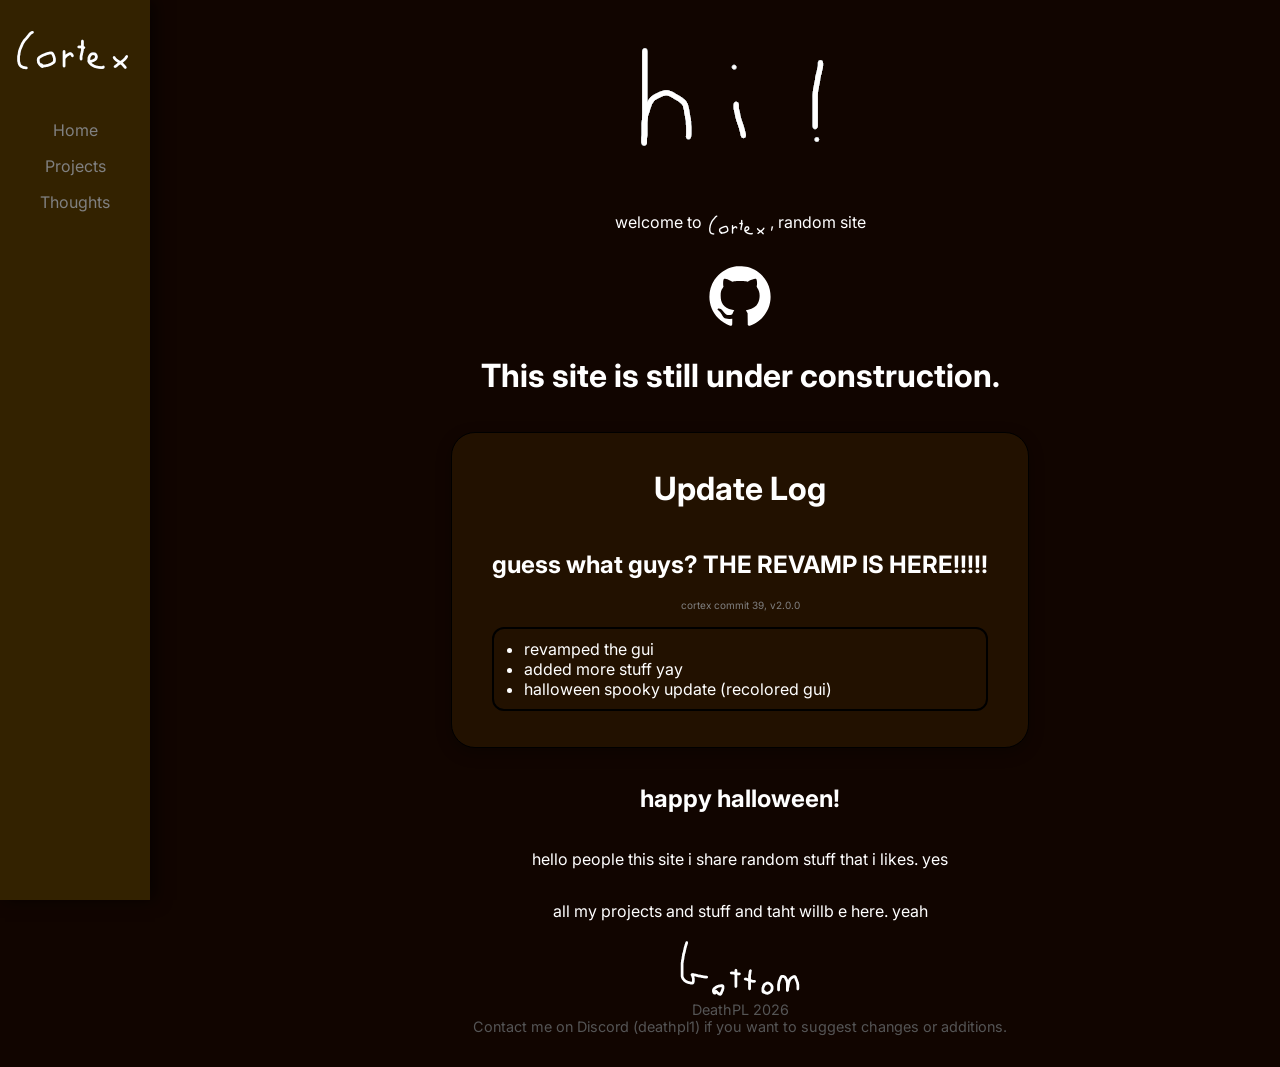
==== index.html @ 60e590f2 "REVAMP" ====
<!DOCTYPE html>
<html lang="en">
<head>
  <meta charset="UTF-8">
  <meta name="viewport" content="width=device-width, initial-scale=1.0">
  <title>Cortex</title>
  <link rel="stylesheet" href="styles.css">
</head>
<body>
  <!-- siedbar -->
  <div id="sidebar">
    <img src="images/handdrawn/cortex text.png" alt="Cortex logo" class="cortex-logo">
    <a href="#content">Home</a>
    <a href="projects/">Projects</a>
    <a href="thoughts.html">Thoughts</a>
  </div>

  <!-- content -->
  <div id="content">
    <img src="images/handdrawn/hi.png" alt="Hand-drawn Hi" class="handdrawn top-image">

    <p>
      welcome to <img src="images/handdrawn/cortex text.png" alt="Cortex text" class="cortex-text">, random site
    </p>

    <a href="https://github.com/DeathPL/deathpl.github.io">
      <img src="images/github.svg" alt="source code" class="github-logo">
    </a>
	
	<h1>
	  This site is still under construction.
	</h1>

    <div id="updatelog">
      <h1>Update Log</h1>
      <h2>guess what guys? THE REVAMP IS HERE!!!!!</h2>
      <p class="a">cortex commit 39, v2.0.0</p>
      <ul>
        <li>revamped the gui</li>
        <li>added more stuff yay</li>
        <li>halloween spooky update (recolored gui)</li>
      </ul>
    </div>

    <h2 style="text-align:center;">happy halloween!</h2>

    <!-- main text -->
    <p>
      hello people this site i share random stuff that i likes. yes
    </p>
    <p>
      all my projects and stuff and taht willb e here. yeah
    </p>

    <div class="spacer"></div>

    <img src="images/handdrawn/bottom.png" alt="Hand-drawn decoration" class="handdrawn bottom-image">

    <footer>
      DeathPL 2026<br>
      Contact me on Discord (deathpl1) if you want to suggest changes or additions.
    </footer>
  </div>

  <div id="phonenotif" onclick="this.style.display = 'none'">
    <p>
      site wasnt made for mobile so please use pc
    </p>
    <p class="a">click to close</p>
  </div>

  <script src="script.js"></script>
</body>
</html>
---- styles.css ----
@import url('https://fonts.googleapis.com/css2?family=Inter:ital,opsz,wght@0,14..32,100..900;1,14..32,100..900&display=swap');
body {
  margin: 0;
  font-family: 'Inter', system-ui,sans-serif;
  background-color: #110500;
  display: flex;
}

/* Sidebar */
#sidebar {
  position: fixed;
  left: 0;
  top: 0;
  width: 150px;
  height: 100vh;
  background-color: #332200;
  color: #ffffff;
  padding: 1rem;
  box-sizing: border-box;
  transition: transform 0.3s ease;
  z-index: 1000;
  display: flex;
  flex-direction: column;
  align-items: center;
  box-shadow:5px 0 15px rgba(0,0,0,0.6);
}
/* Sidebar top image */
#sidebar img.cortex-logo {
  width: 128px;
  height: auto;
  margin-bottom: 2rem;
}
a {
  color: gray;
  text-decoration: none;
  text-align: center;
  margin:0.5rem 0;
  transition:0.1s ease;
}
a:hover {
  color:white;
}
/* Toggle arrow button */
#toggle-btn {
  position: fixed;
  left: 150px;
  top: 50%;
  transform: translateY(-50%);
  background: transparent;
  border: none;
  cursor: pointer;
  padding: 0;
  z-index: 1001;
  transition: left 0.3s ease;
  display: flex;
  align-items: center;
  justify-content: center;
  height: 100px;
}
#toggle-btn img {
  width: 32px;
  height: 32px;
  display: block;
}
/* Main content area */
#content {
  margin-left: 200px;
  padding: 2rem;
  flex: 1;
  display: flex;
  flex-direction: column;
  min-height: 100vh;
  color:white;
}
#content .github-logo{
  width:64px;
  height:64px;
  filter:invert(100%);
  padding:0;
  margin:0;
}
/* Hand-drawn images */
img.handdrawn {
  max-width: 100%;
  height: auto;
  display: block;
  margin: 0 auto;
}
img.top-image {
  max-width: 300px;
  margin-bottom: 2rem;
}
img.cortex-text {
  width: 64px;
  height: auto;
  vertical-align: middle;
}
img.bottom-image {
  max-width: 128px;
  height: auto;
  display: block;
  margin: 0 auto;
}
/* Footer */
footer {
  text-align: center;
  font-size: 0.9rem;
  margin-top: auto;
  color: #555555;
}
/* Paragraph styling */
p {
  margin-top: 1rem;
  text-align: center;
  max-width: 600px;
  align-self: center;
}
/* Header 1 */
h1 {
  margin-top: 1rem;
  text-align: center;
  max-width: 600px;
  align-self: center;
}
/* Spacer for bottom image */
.spacer {
  flex-grow: 1;
}
/* cards stuff */
.card {
  display: flex;
  flex-direction: row;
  align-items: center;
  margin-bottom: 1rem;
  padding: 10px 20px;
  background-color: #221100;
  border: 1px solid black;
  border-radius: 16px;
  gap: 1rem;
  box-shadow:0 5px 15px rgba(0,0,0,0.3);
  transition:0.2s ease;
}
.card:hover{
  box-shadow:0 6px 18px rgba(0,0,0,0.6);
  border-color:#332200;
}
.card.stuff {
  display: flex;
  flex-direction: column;
  align-items: center;
}
.card img {
  border-radius: 16px;
  border: 2px solid black;
  width: 64px;
  padding:5px;
  height: auto;
  transition:0.2s ease;
}
.card img:hover{
  border-color:#443300;
}
.card h2, .card p {
  margin: 5px;
}
.card .b{
  text-align:left;
  border-left:1px dashed gray;
  padding:10px 20px;
}
#updatelog{
  display: flex;
  flex-direction: column;
  margin-top: 1rem;
  margin-bottom: 1rem;
  background:#221100;
  border:1px solid black;
  box-shadow:0 5px 15px rgba(0,0,0,0.3);
  border-radius:24px;
  padding:20px 40px;
  width:fit-content;
  align-self:center;
  transition:0.2s ease;
}
#updatelog:hover{
  box-shadow:0 6px 18px rgba(0,0,0,0.6);
  border-color:#332200;
}
#updatelog ul{
  text-align:left;
  border:2px solid black;
  border-radius:12px;
  padding:10px 30px;
  transition:0.2s ease;
}
#updatelog ul:hover{
  border:2px solid #443300;
}
#updatelog .a{
  font-size:10px;
  color:gray;
  margin:0;
}


#phonenotif{
  display: none;
  position: fixed;
  padding: 10px 20px;
  background-color: #333;
  color: #fff;
  border-radius: 5px;
  box-shadow: 0 2px 5px rgba(0,0,0,0.3);
  z-index: 9999;
  top: 5px;
  right: 5px;
  cursor:pointer;
  user-select: none;
  border:1px solid black;
}
#phonenotif .a{
  font-size:10px;
  color:gray;
}
#phonenotif:hover{
  outline:1px solid white;
}
@media (max-width: 768px) {
  #phonenotif{
    display:block;
  }
}

::-webkit-scrollbar{
  width:12px;
}
::-webkit-scrollbar-thumb{
  background-color:#332200;
  border-radius:9999px;
}
::-webkit-scrollbar-thumb:hover{
  background-color:#443300;
}
::-webkit-scrollbar-track{
  background-color:#110500;
}
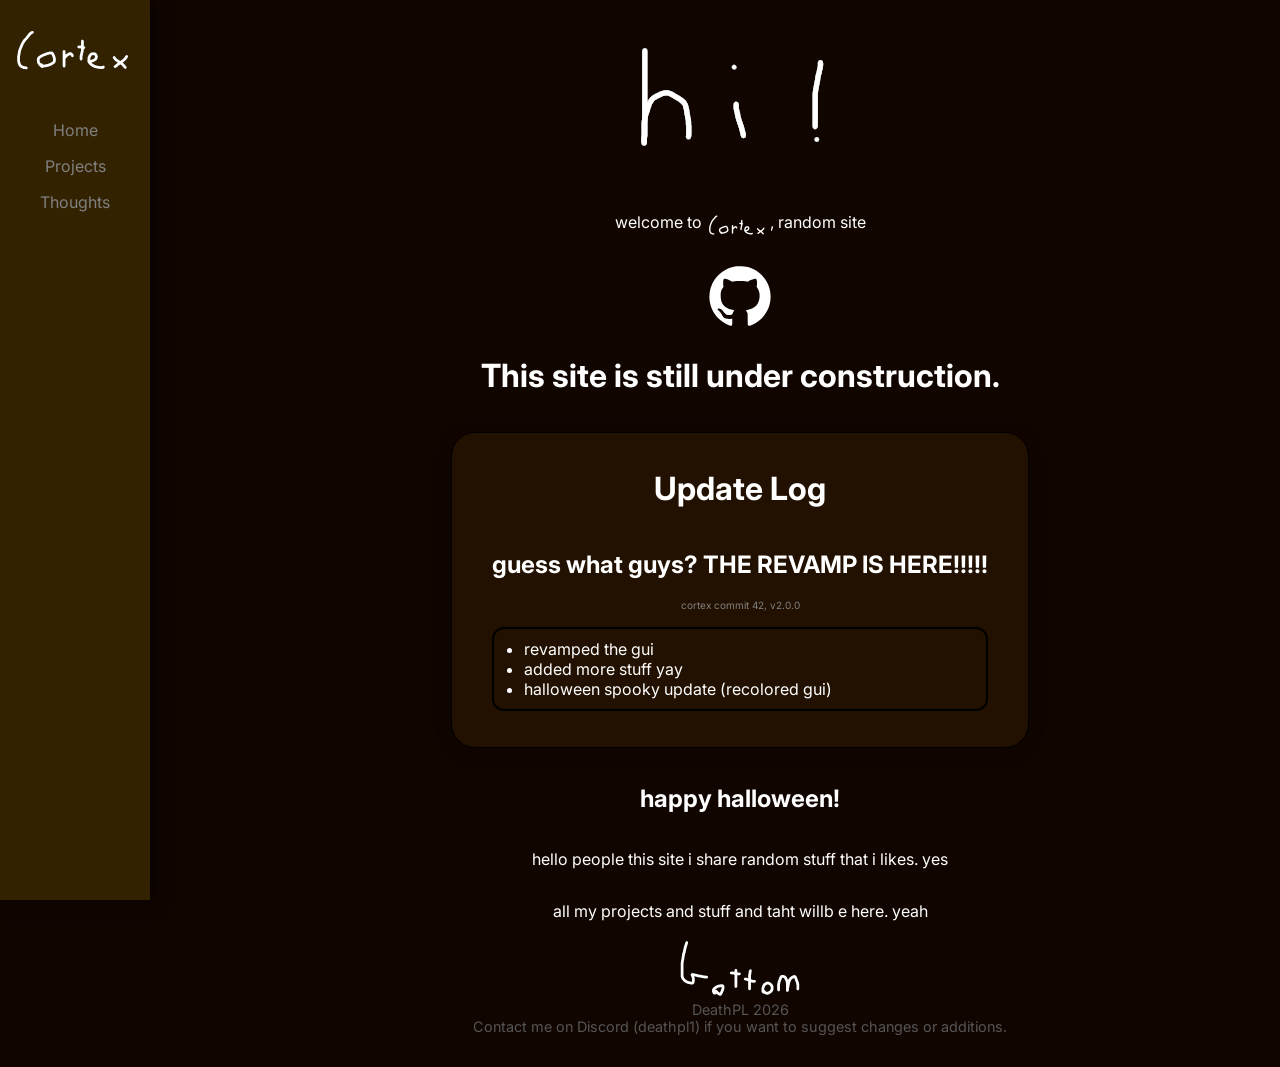
==== commit ec0fbd91: "REVAMP" ====
--- a/index.html
+++ b/index.html
@@ -34,7 +34,7 @@
     <div id="updatelog">
       <h1>Update Log</h1>
       <h2>guess what guys? THE REVAMP IS HERE!!!!!</h2>
-      <p class="a">cortex commit 39, v2.0.0</p>
+      <p class="a">cortex commit 42, v2.0.0</p>
       <ul>
         <li>revamped the gui</li>
         <li>added more stuff yay</li>
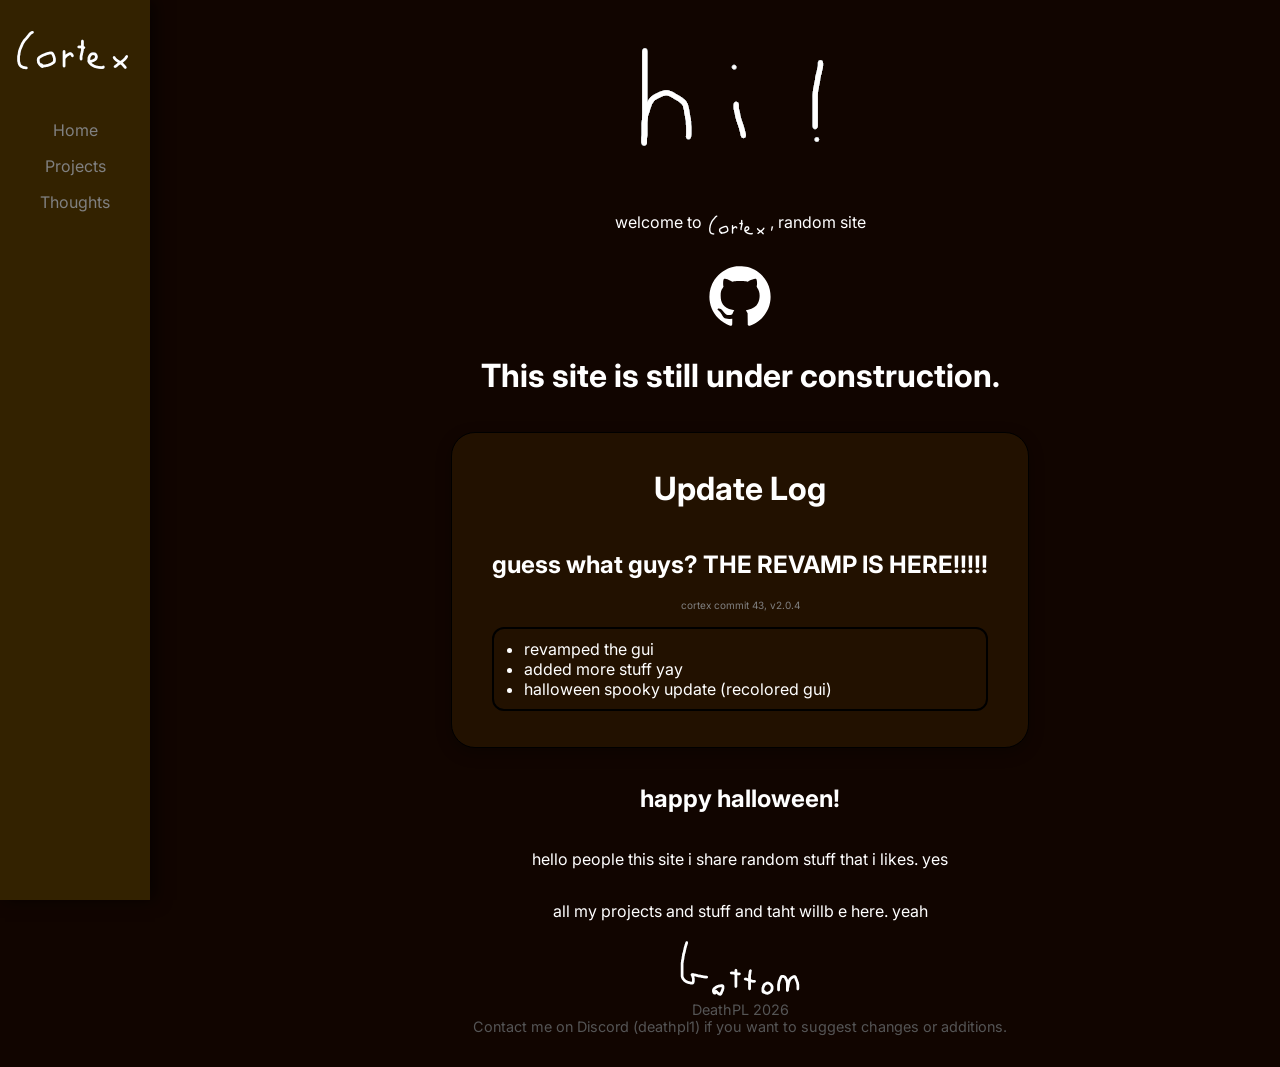
==== commit 07ac672c: "REVAMP" ====
--- a/index.html
+++ b/index.html
@@ -34,7 +34,7 @@
     <div id="updatelog">
       <h1>Update Log</h1>
       <h2>guess what guys? THE REVAMP IS HERE!!!!!</h2>
-      <p class="a">cortex commit 42, v2.0.0</p>
+      <p class="a">cortex commit 43, v2.0.4</p>
       <ul>
         <li>revamped the gui</li>
         <li>added more stuff yay</li>
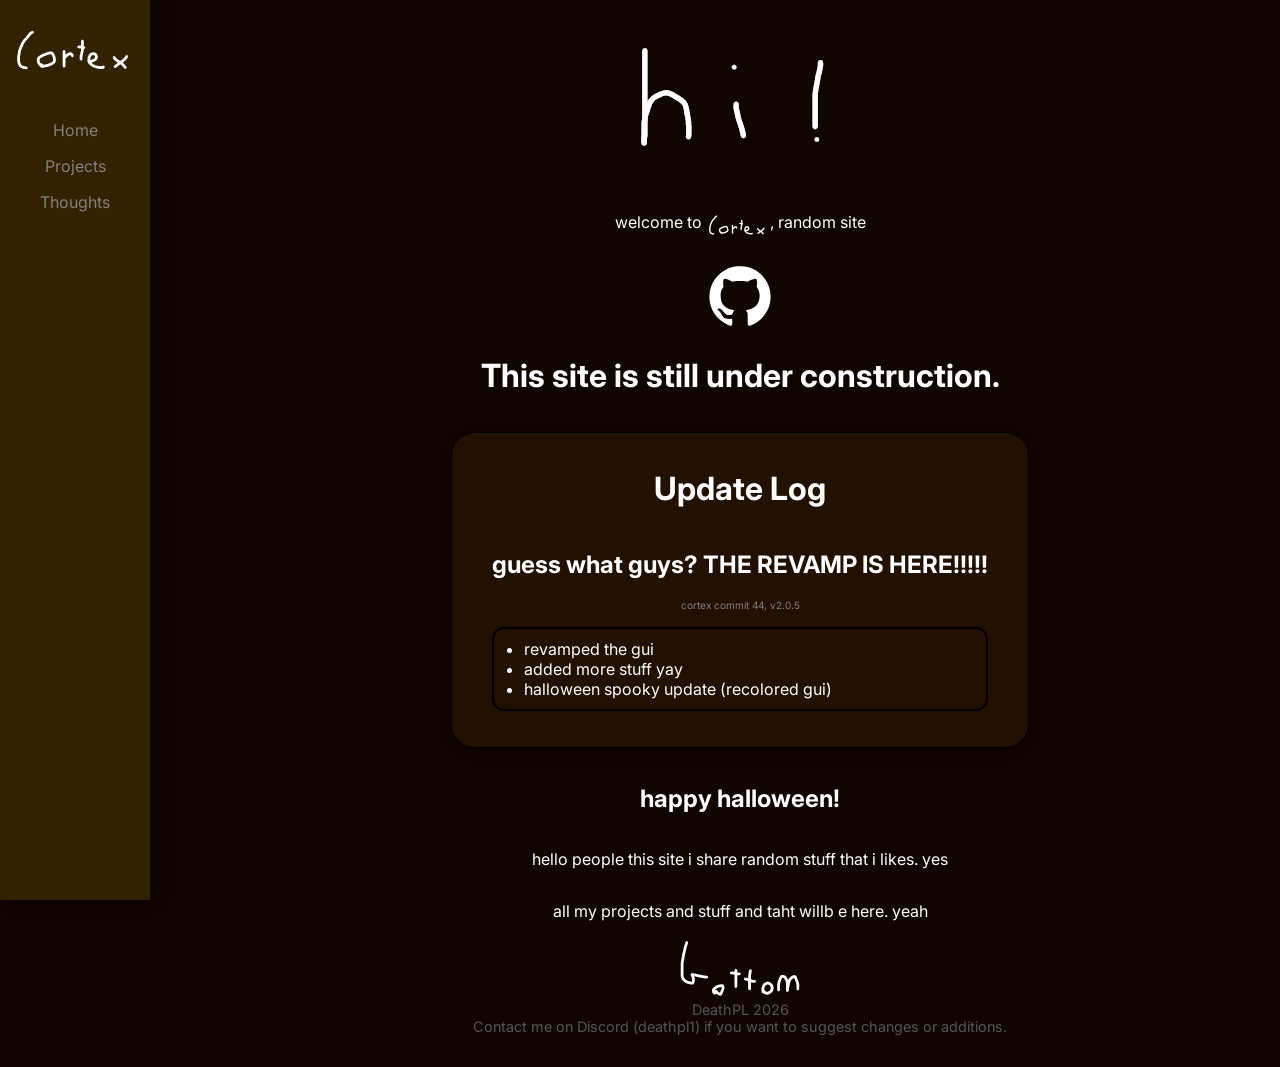
==== commit e370d337: "REVAMP" ====
--- a/index.html
+++ b/index.html
@@ -34,7 +34,7 @@
     <div id="updatelog">
       <h1>Update Log</h1>
       <h2>guess what guys? THE REVAMP IS HERE!!!!!</h2>
-      <p class="a">cortex commit 43, v2.0.4</p>
+      <p class="a">cortex commit 44, v2.0.5</p>
       <ul>
         <li>revamped the gui</li>
         <li>added more stuff yay</li>
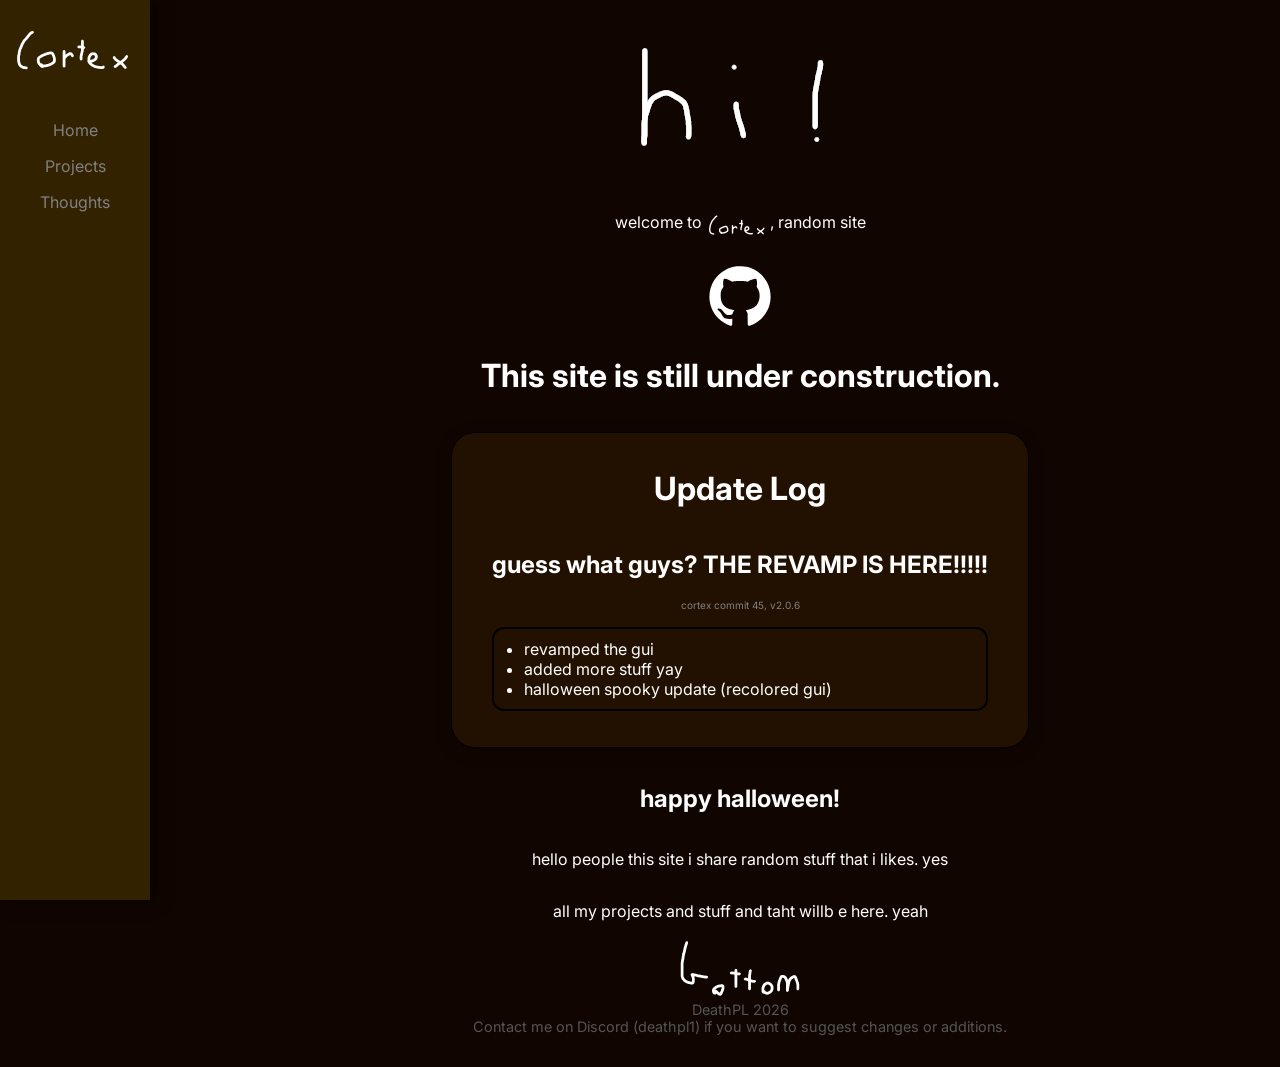
==== commit dd1c053a: "REVAMP" ====
--- a/index.html
+++ b/index.html
@@ -23,7 +23,7 @@
       welcome to <img src="images/handdrawn/cortex text.png" alt="Cortex text" class="cortex-text">, random site
     </p>
 
-    <a href="https://github.com/DeathPL/deathpl.github.io">
+    <a href="https://github.com/DeathPL/deathpl.github.io" target="_blank">
       <img src="images/github.svg" alt="source code" class="github-logo">
     </a>
 	
@@ -34,7 +34,7 @@
     <div id="updatelog">
       <h1>Update Log</h1>
       <h2>guess what guys? THE REVAMP IS HERE!!!!!</h2>
-      <p class="a">cortex commit 44, v2.0.5</p>
+      <p class="a">cortex commit 45, v2.0.6</p>
       <ul>
         <li>revamped the gui</li>
         <li>added more stuff yay</li>
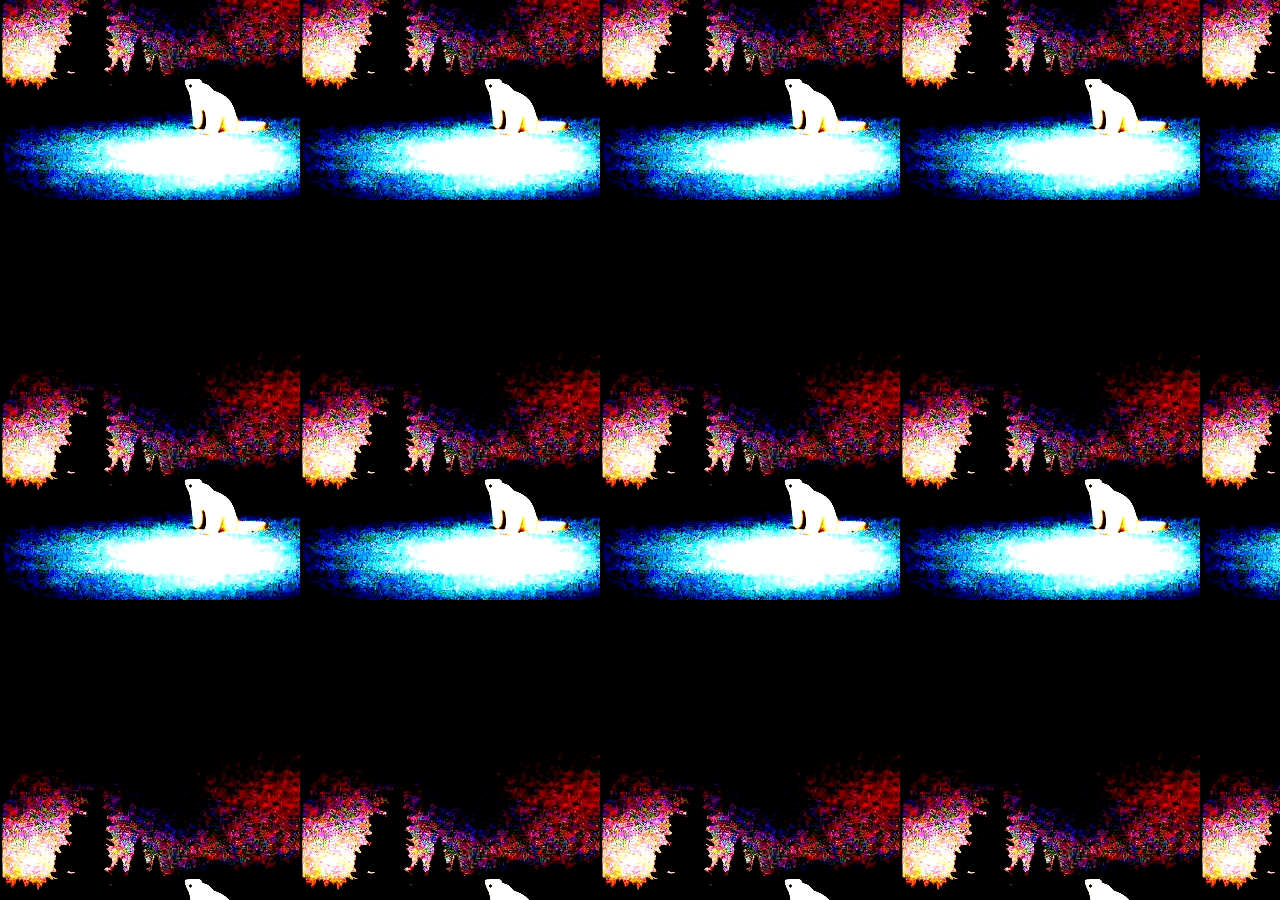
==== commit e362aaec: "polar bear" ====
--- a/index.html
+++ b/index.html
@@ -1,74 +1,12 @@
 <!DOCTYPE html>
 <html lang="en">
-<head>
-  <meta charset="UTF-8">
-  <meta name="viewport" content="width=device-width, initial-scale=1.0">
-  <title>Cortex</title>
-  <link rel="stylesheet" href="styles.css">
-</head>
-<body>
-  <!-- siedbar -->
-  <div id="sidebar">
-    <img src="images/handdrawn/cortex text.png" alt="Cortex logo" class="cortex-logo">
-    <a href="#content">Home</a>
-    <a href="projects/">Projects</a>
-    <a href="thoughts.html">Thoughts</a>
-  </div>
-
-  <!-- content -->
-  <div id="content">
-    <img src="images/handdrawn/hi.png" alt="Hand-drawn Hi" class="handdrawn top-image">
-
-    <p>
-      welcome to <img src="images/handdrawn/cortex text.png" alt="Cortex text" class="cortex-text">, random site
-    </p>
-
-    <a href="https://github.com/DeathPL/deathpl.github.io" target="_blank">
-      <img src="images/github.svg" alt="source code" class="github-logo">
-    </a>
-	
-	<h1>
-	  This site is still under construction.
-	</h1>
-
-    <div id="updatelog">
-      <h1>Update Log</h1>
-      <h2>guess what guys? THE REVAMP IS HERE!!!!!</h2>
-      <p class="a">cortex commit 45, v2.0.6</p>
-      <ul>
-        <li>revamped the gui</li>
-        <li>added more stuff yay</li>
-        <li>halloween spooky update (recolored gui)</li>
-      </ul>
-    </div>
-
-    <h2 style="text-align:center;">happy halloween!</h2>
-
-    <!-- main text -->
-    <p>
-      hello people this site i share random stuff that i likes. yes
-    </p>
-    <p>
-      all my projects and stuff and taht willb e here. yeah
-    </p>
-
-    <div class="spacer"></div>
-
-    <img src="images/handdrawn/bottom.png" alt="Hand-drawn decoration" class="handdrawn bottom-image">
-
-    <footer>
-      DeathPL 2026<br>
-      Contact me on Discord (deathpl1) if you want to suggest changes or additions.
-    </footer>
-  </div>
-
-  <div id="phonenotif" onclick="this.style.display = 'none'">
-    <p>
-      site wasnt made for mobile so please use pc
-    </p>
-    <p class="a">click to close</p>
-  </div>
-
-  <script src="script.js"></script>
-</body>
+    <head>
+        <meta charset="UTF-8" />
+        <meta name="viewport" content="width=device-width, initial-scale=1.0" />
+        <title>cortex?</title>
+        <link rel="stylesheet" href="style.css" />
+    </head>
+    <body>
+        <a href="site/"><div id="polarbear" src="polarbear.jfif"></div></a>
+    </body>
 </html>
--- a/style.css
+++ b/style.css
@@ -0,0 +1,28 @@
+@import url('https://fonts.googleapis.com/css2?family=Inter:ital,opsz,wght@0,14..32,100..900;1,14..32,100..900&display=swap');
+*{
+    margin: 0;
+    padding:0;
+    font-family:'Inter',system-ui,sans-serif;
+    box-sizing:border-box;
+}
+body{
+    height:100dvh;
+    overflow:hidden;
+}
+#polarbear{
+    background:url('polarbear.jfif');
+    background-position:0;
+    cursor:pointer;
+    height:100dvh;
+    background-size:300px;
+    animation:move 15s infinite linear;
+    filter:contrast(5);
+}
+@keyframes move{
+    0%{
+        background-position:0;
+    }
+    100%{
+        background-position:100%;
+    }
+}
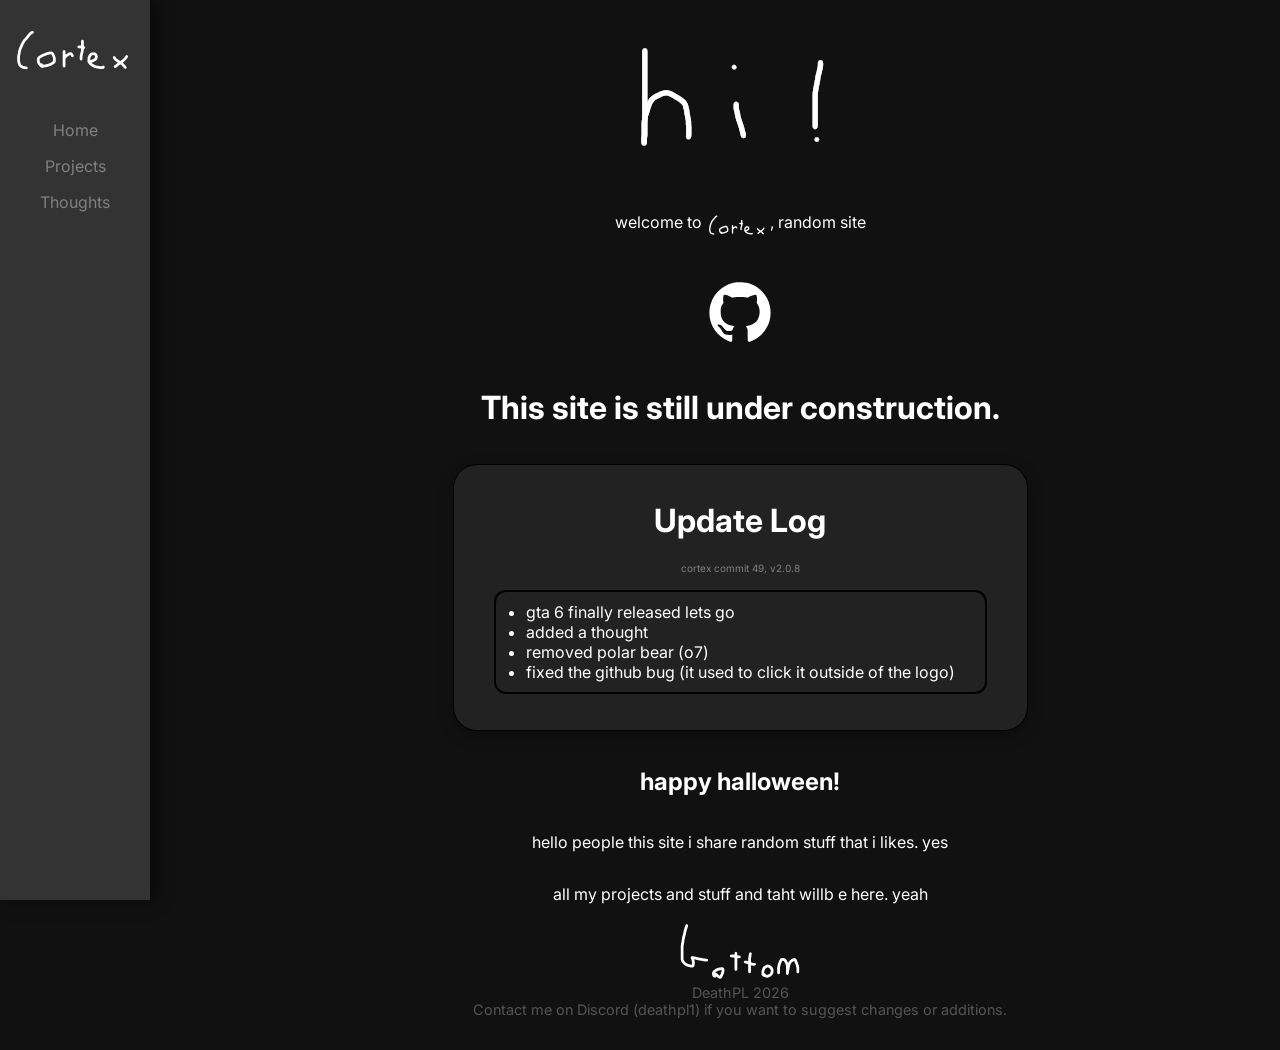
==== commit a469cf62: "stuff" ====
--- a/index.html
+++ b/index.html
@@ -1,12 +1,76 @@
 <!DOCTYPE html>
 <html lang="en">
-    <head>
-        <meta charset="UTF-8" />
-        <meta name="viewport" content="width=device-width, initial-scale=1.0" />
-        <title>cortex?</title>
-        <link rel="stylesheet" href="style.css" />
-    </head>
-    <body>
-        <a href="site/"><div id="polarbear" src="polarbear.jfif"></div></a>
-    </body>
+<head>
+  <meta charset="UTF-8">
+  <meta name="viewport" content="width=device-width, initial-scale=1.0">
+  <title>Cortex</title>
+  <link rel="stylesheet" href="styles.css">
+</head>
+<body>
+  <!-- siedbar -->
+  <div id="sidebar">
+    <img src="images/handdrawn/cortex text.png" alt="Cortex logo" class="cortex-logo">
+    <a href="#content">Home</a>
+    <a href="projects/">Projects</a>
+    <a href="thoughts.html">Thoughts</a>
+  </div>
+
+  <!-- content -->
+  <div id="content">
+    <img src="images/handdrawn/hi.png" alt="Hand-drawn Hi" class="handdrawn top-image">
+
+    <p>
+      welcome to <img src="images/handdrawn/cortex text.png" alt="Cortex text" class="cortex-text">, random site
+    </p>
+
+    <div class="githubwrap">
+      <a href="https://github.com/DeathPL/deathpl.github.io" target="_blank">
+        <img src="images/github.svg" alt="source code" class="github-logo">
+      </a>
+    </div>
+	
+	<h1>
+	  This site is still under construction.
+	</h1>
+
+    <div id="updatelog">
+      <h1>Update Log</h1>
+      <p class="a">cortex commit 49, v2.0.8</p>
+      <ul>
+        <li>gta 6 finally released lets go</li>
+        <li>added a thought</li>
+        <li>removed polar bear (o7)</li>
+        <li>fixed the github bug (it used to click it outside of the logo)</li>
+      </ul>
+    </div>
+
+    <h2 style="text-align:center;">happy halloween!</h2>
+
+    <!-- main text -->
+    <p>
+      hello people this site i share random stuff that i likes. yes
+    </p>
+    <p>
+      all my projects and stuff and taht willb e here. yeah
+    </p>
+
+    <div class="spacer"></div>
+
+    <img src="images/handdrawn/bottom.png" alt="Hand-drawn decoration" class="handdrawn bottom-image">
+
+    <footer>
+      DeathPL 2026<br>
+      Contact me on Discord (deathpl1) if you want to suggest changes or additions.
+    </footer>
+  </div>
+
+  <div id="phonenotif" onclick="this.style.display = 'none'">
+    <p>
+      site wasnt made for mobile so please use pc
+    </p>
+    <p class="a">click to close</p>
+  </div>
+
+  <script src="script.js"></script>
+</body>
 </html>
--- a/styles.css
+++ b/styles.css
@@ -0,0 +1,259 @@
+@import url('https://fonts.googleapis.com/css2?family=Inter:ital,opsz,wght@0,14..32,100..900;1,14..32,100..900&display=swap');
+body {
+  margin: 0;
+  font-family: 'Inter', system-ui,sans-serif;
+  background-color: #111;
+  display: flex;
+}
+
+/* Sidebar */
+#sidebar {
+  position: fixed;
+  left: 0;
+  top: 0;
+  width: 150px;
+  height: 100vh;
+  background-color: #333;
+  color: #ffffff;
+  padding: 1rem;
+  box-sizing: border-box;
+  transition: transform 0.3s ease;
+  z-index: 1000;
+  display: flex;
+  flex-direction: column;
+  align-items: center;
+  box-shadow:5px 0 15px rgba(0,0,0,0.6);
+}
+/* Sidebar top image */
+#sidebar img.cortex-logo {
+  width: 128px;
+  height: auto;
+  margin-bottom: 2rem;
+}
+a {
+  color: gray;
+  text-decoration: none;
+  text-align: center;
+  margin:0.5rem 0;
+  transition:0.1s ease;
+}
+a:hover {
+  color:white;
+}
+/* Toggle arrow button */
+#toggle-btn {
+  position: fixed;
+  left: 150px;
+  top: 50%;
+  transform: translateY(-50%);
+  background: transparent;
+  border: none;
+  cursor: pointer;
+  padding: 0;
+  z-index: 1001;
+  transition: left 0.3s ease;
+  display: flex;
+  align-items: center;
+  justify-content: center;
+  height: 100px;
+}
+#toggle-btn img {
+  width: 32px;
+  height: 32px;
+  display: block;
+}
+/* Main content area */
+#content {
+  margin-left: 200px;
+  padding: 2rem;
+  flex: 1;
+  display: flex;
+  flex-direction: column;
+  min-height: 100vh;
+  color:white;
+}
+#content .github-logo{
+  width:64px;
+  height:64px;
+  filter:invert(100%);
+  padding:0;
+  margin:0;
+  transition:0.1s ease;
+}
+#content .github-logo:hover{
+  filter:invert(60%);
+}
+#content .github-logo:active{
+  filter:invert(40%);
+}
+#content .githubwrap{
+  display:flex;
+  justify-content:center;
+  align-items:center;
+  margin-top:1rem;
+  margin-bottom:1rem;
+}
+/* Hand-drawn images */
+img.handdrawn {
+  max-width: 100%;
+  height: auto;
+  display: block;
+  margin: 0 auto;
+}
+img.top-image {
+  max-width: 300px;
+  margin-bottom: 2rem;
+}
+img.cortex-text {
+  width: 64px;
+  height: auto;
+  vertical-align: middle;
+}
+img.bottom-image {
+  max-width: 128px;
+  height: auto;
+  display: block;
+  margin: 0 auto;
+}
+/* Footer */
+footer {
+  text-align: center;
+  font-size: 0.9rem;
+  margin-top: auto;
+  color: #555555;
+}
+/* Paragraph styling */
+p {
+  margin-top: 1rem;
+  text-align: center;
+  max-width: 600px;
+  align-self: center;
+}
+/* Header 1 */
+h1 {
+  margin-top: 1rem;
+  text-align: center;
+  max-width: 600px;
+  align-self: center;
+}
+/* Spacer for bottom image */
+.spacer {
+  flex-grow: 1;
+}
+/* cards stuff */
+.card {
+  display: flex;
+  flex-direction: row;
+  align-items: center;
+  margin-bottom: 1rem;
+  padding: 10px 20px;
+  background-color: #222;
+  border: 1px solid black;
+  border-radius: 16px;
+  gap: 1rem;
+  box-shadow:0 5px 15px rgba(0,0,0,0.3);
+  transition:0.2s ease;
+}
+.card:hover{
+  box-shadow:0 6px 18px rgba(0,0,0,0.6);
+  border-color:#333;
+}
+.card.stuff {
+  display: flex;
+  flex-direction: column;
+  align-items: center;
+}
+.card img {
+  border-radius: 16px;
+  border: 2px solid black;
+  width: 64px;
+  padding:5px;
+  height: auto;
+  transition:0.2s ease;
+}
+.card img:hover{
+  border-color:#444;
+}
+.card h2, .card p {
+  margin: 5px;
+}
+.card .b{
+  text-align:left;
+  border-left:1px dashed gray;
+  padding:10px 20px;
+}
+#updatelog{
+  display: flex;
+  flex-direction: column;
+  margin-top: 1rem;
+  margin-bottom: 1rem;
+  background:#222;
+  border:1px solid black;
+  box-shadow:0 5px 15px rgba(0,0,0,0.3);
+  border-radius:24px;
+  padding:20px 40px;
+  width:fit-content;
+  align-self:center;
+  transition:0.2s ease;
+}
+#updatelog:hover{
+  box-shadow:0 6px 18px rgba(0,0,0,0.6);
+  border-color:#333;
+}
+#updatelog ul{
+  text-align:left;
+  border:2px solid black;
+  border-radius:12px;
+  padding:10px 30px;
+  transition:0.2s ease;
+}
+#updatelog ul:hover{
+  border:2px solid #444;
+}
+#updatelog .a{
+  font-size:10px;
+  color:gray;
+  margin:0;
+}
+
+
+#phonenotif{
+  display: none;
+  position: fixed;
+  padding: 10px 20px;
+  background-color: #333;
+  color: #fff;
+  border-radius: 5px;
+  box-shadow: 0 2px 5px rgba(0,0,0,0.3);
+  z-index: 9999;
+  top: 5px;
+  right: 5px;
+  cursor:pointer;
+  user-select: none;
+  border:1px solid black;
+}
+#phonenotif .a{
+  font-size:10px;
+  color:gray;
+}
+#phonenotif:hover{
+  outline:1px solid white;
+}
+@media (max-width: 768px) {
+  #phonenotif{
+    display:block;
+  }
+}
+
+::-webkit-scrollbar{
+  width:12px;
+}
+::-webkit-scrollbar-thumb{
+  background-color:#333;
+}
+::-webkit-scrollbar-thumb:hover{
+  background-color:#444;
+}
+::-webkit-scrollbar-track{
+  background-color:#111;
+}
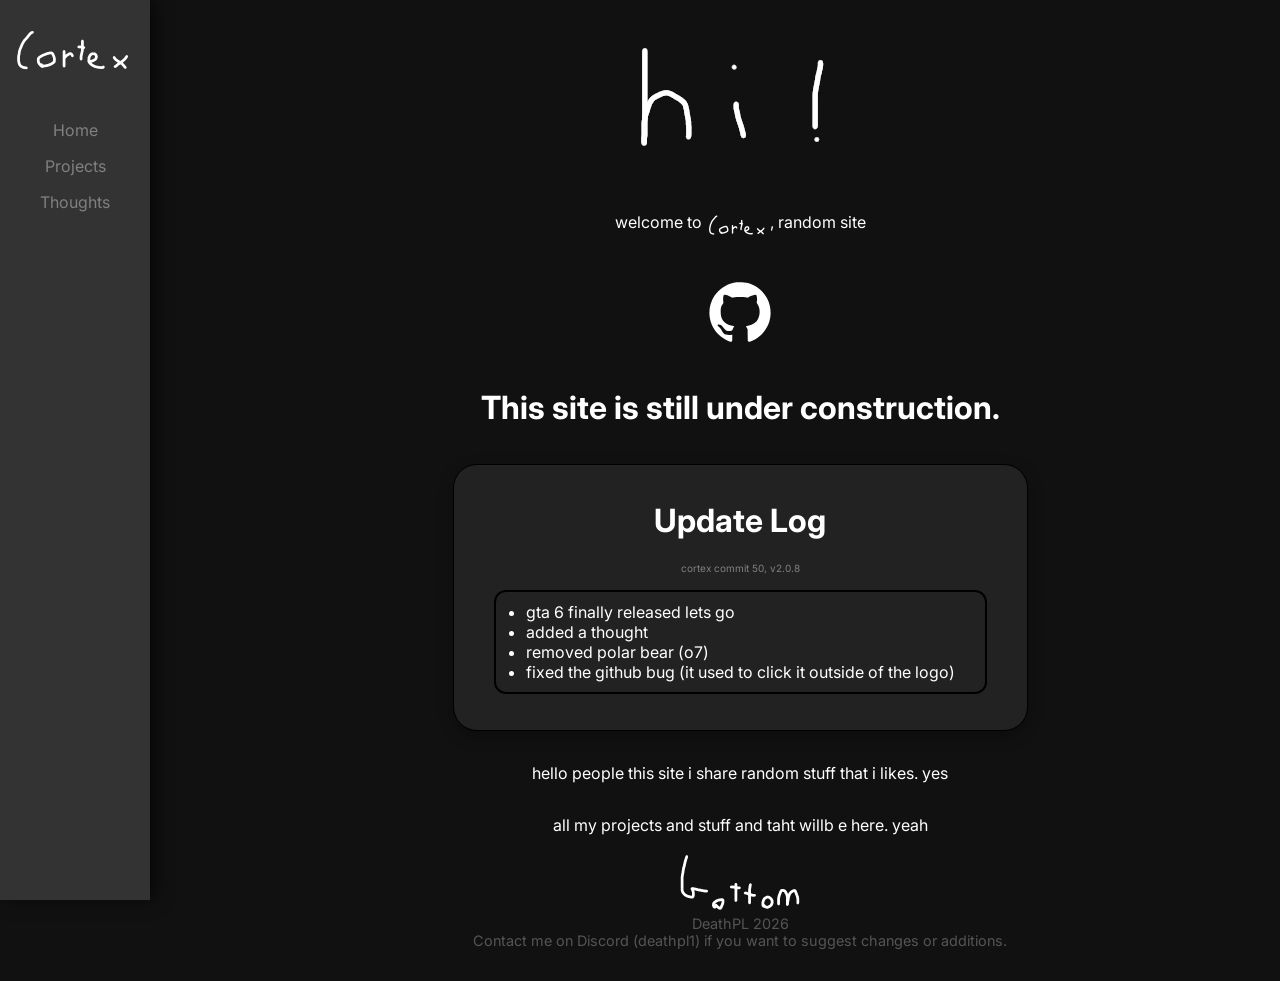
==== commit 22984dfc: "stuff" ====
--- a/index.html
+++ b/index.html
@@ -35,7 +35,7 @@
 
     <div id="updatelog">
       <h1>Update Log</h1>
-      <p class="a">cortex commit 49, v2.0.8</p>
+      <p class="a">cortex commit 50, v2.0.8</p>
       <ul>
         <li>gta 6 finally released lets go</li>
         <li>added a thought</li>
@@ -43,8 +43,6 @@
         <li>fixed the github bug (it used to click it outside of the logo)</li>
       </ul>
     </div>
-
-    <h2 style="text-align:center;">happy halloween!</h2>
 
     <!-- main text -->
     <p>
